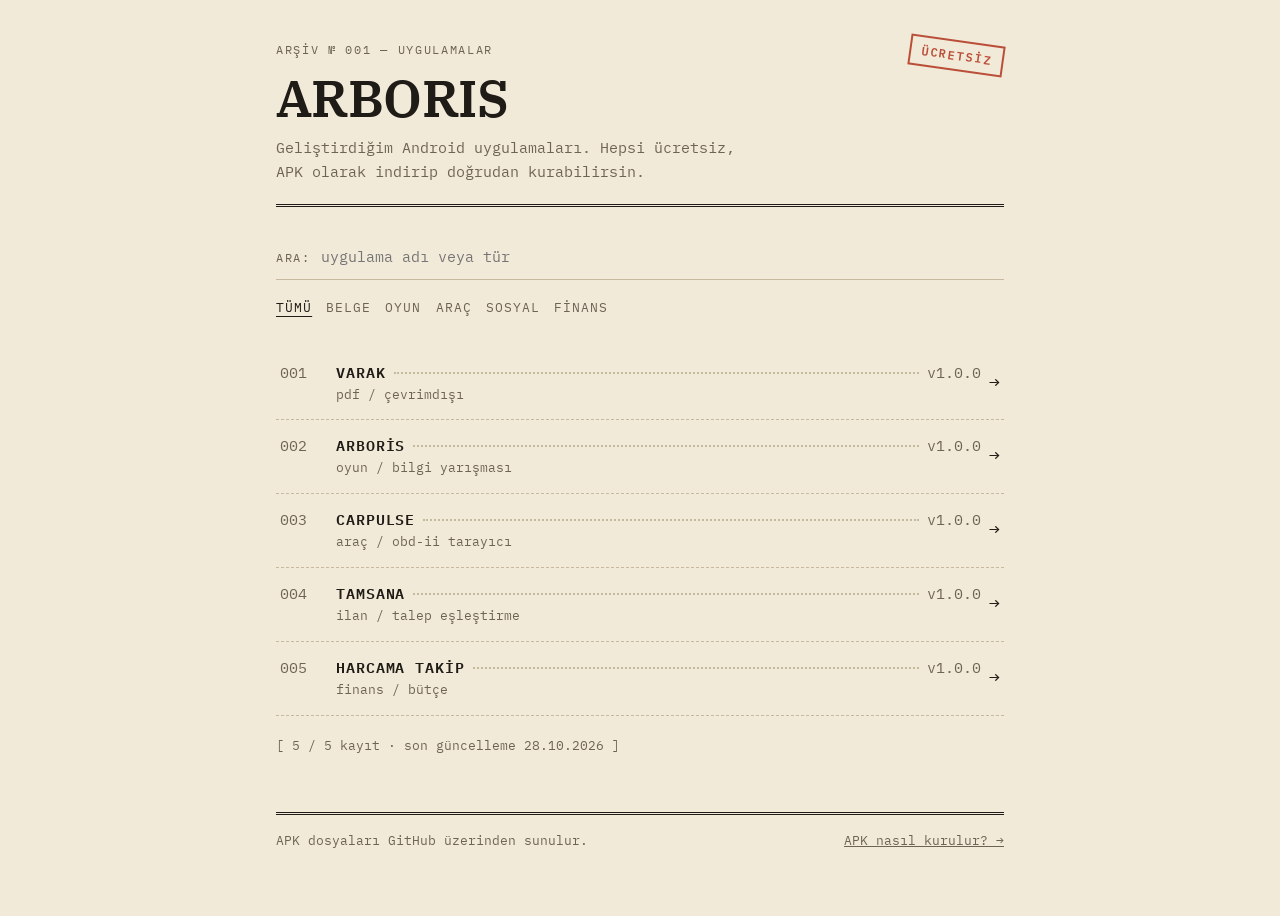
==== index.html @ 3e63bdfa "Arboris uygulama arşivi sitesi Co-Authored-By: Claude Opus 5.5 <noreply@anthropic.com>" ====
<!doctype html>
<html lang="tr">
<head>
  <meta charset="utf-8">
  <meta name="viewport" content="width=device-width, initial-scale=1">
  <title>Arboris — Uygulama Arşivi</title>
  <meta name="description" content="Ücretsiz Android uygulamalarının arşivi. APK olarak indir, kur, kullan.">
  <link rel="preconnect" href="https://fonts.googleapis.com">
  <link rel="preconnect" href="https://fonts.gstatic.com" crossorigin>
  <link href="https://fonts.googleapis.com/css2?family=IBM+Plex+Mono:wght@400;600&family=IBM+Plex+Serif:wght@600&display=swap" rel="stylesheet">
  <link rel="stylesheet" href="assets/style.css">
</head>
<body>
  <main class="sheet">
    <header class="masthead">
      <p class="kicker" id="kicker">Arşiv № 001 — Uygulamalar</p>
      <h1>ARBORIS</h1>
      <p class="lede">Geliştirdiğim Android uygulamaları. Hepsi ücretsiz, APK olarak indirip doğrudan kurabilirsin.</p>
      <span class="stamp" aria-hidden="true">ÜCRETSİZ</span>
    </header>

    <section class="controls" aria-label="Arama ve filtre">
      <div class="search">
        <label for="q">ARA:</label>
        <input id="q" type="search" placeholder="uygulama adı veya tür" autocomplete="off">
      </div>
      <ul class="filters" id="filters"></ul>
    </section>

    <ol class="catalog" id="catalog"></ol>
    <p class="count" id="count" aria-live="polite"></p>

    <footer class="footer">
      <span>APK dosyaları GitHub üzerinden sunulur.</span>
      <a href="kurulum.html">APK nasıl kurulur? →</a>
    </footer>
  </main>

  <script src="data/apps.js"></script>
  <script src="assets/main.js"></script>
  <script>renderCatalog();</script>
</body>
</html>
---- assets/style.css ----
:root {
  --paper: #f2ead8;
  --paper-2: #e9dfc8;
  --ink: #1f1b16;
  --muted: #6e6455;
  --rule: #c6b99d;
  --stamp: #b1351e;
  --focus: #1f4fb1;
  --mono: "IBM Plex Mono", ui-monospace, Consolas, monospace;
  --serif: "IBM Plex Serif", Georgia, serif;
}

@media (prefers-color-scheme: dark) {
  :root {
    --paper: #17150f;
    --paper-2: #211e17;
    --ink: #ebe3d0;
    --muted: #a59a86;
    --rule: #4a4335;
    --stamp: #e2694e;
    --focus: #8fb0ff;
  }
}

* { box-sizing: border-box; }

html { -webkit-text-size-adjust: 100%; }

body {
  margin: 0;
  background: var(--paper);
  color: var(--ink);
  font: 15px/1.6 var(--mono);
}

a { color: inherit; }

:focus-visible { outline: 2px solid var(--focus); outline-offset: 2px; }

.sheet {
  max-width: 760px;
  margin: 0 auto;
  padding: 40px 16px 64px;
}

/* Üst bilgi */
.masthead {
  position: relative;
  border-bottom: 3px double var(--ink);
  padding-bottom: 20px;
  margin-bottom: 28px;
}
.kicker {
  font-size: 12px;
  letter-spacing: .14em;
  text-transform: uppercase;
  color: var(--muted);
  margin: 0 0 12px;
}
.kicker a { text-decoration: none; }
.kicker a:hover { text-decoration: underline; }
h1 {
  font: 600 clamp(32px, 7vw, 52px)/1.05 var(--serif);
  margin: 0 0 10px;
  letter-spacing: -.01em;
}
.lede { margin: 0; color: var(--muted); max-width: 52ch; }

.stamp {
  position: absolute;
  top: 0;
  right: 0;
  transform: rotate(8deg);
  border: 2px solid var(--stamp);
  color: var(--stamp);
  padding: 4px 10px;
  font-size: 12px;
  font-weight: 600;
  letter-spacing: .16em;
  opacity: .85;
}

/* Arama ve filtre */
.controls { margin-bottom: 8px; }
.search {
  display: flex;
  align-items: baseline;
  gap: 10px;
  border-bottom: 1px solid var(--rule);
  padding: 6px 0;
}
.search label { font-size: 12px; letter-spacing: .14em; color: var(--muted); }
.search input {
  flex: 1;
  min-width: 0;
  border: 0;
  background: transparent;
  color: var(--ink);
  font: inherit;
  padding: 4px 0;
}
.search input:focus { outline: none; }
.search:focus-within { border-bottom-color: var(--ink); }

.filters {
  display: flex;
  flex-wrap: wrap;
  gap: 4px 14px;
  margin: 14px 0 0;
  padding: 0;
  list-style: none;
}
.filters button {
  border: 0;
  background: none;
  color: var(--muted);
  font: inherit;
  font-size: 13px;
  text-transform: uppercase;
  letter-spacing: .08em;
  padding: 4px 0;
  cursor: pointer;
}
.filters button:hover { color: var(--ink); }
.filters button[aria-pressed="true"] { color: var(--ink); text-decoration: underline; text-underline-offset: 4px; }

/* Katalog */
.catalog { list-style: none; margin: 24px 0 0; padding: 0; }
.entry { border-bottom: 1px dashed var(--rule); }
.entry a {
  display: grid;
  grid-template-columns: 3.2em 1fr auto;
  column-gap: 8px;
  padding: 14px 4px;
  text-decoration: none;
}
.entry a:hover { background: var(--paper-2); }
.entry .no { grid-column: 1; grid-row: 1; color: var(--muted); }
.entry .line { grid-column: 2; grid-row: 1; display: flex; align-items: baseline; gap: 8px; min-width: 0; }
.entry .name { font-weight: 600; letter-spacing: .06em; text-transform: uppercase; white-space: nowrap; }
.entry .dots { flex: 1; border-bottom: 2px dotted var(--rule); transform: translateY(-4px); min-width: 16px; }
.entry .ver { color: var(--muted); }
.entry .meta { grid-column: 2; grid-row: 2; color: var(--muted); font-size: 13px; }
.entry .arrow { grid-column: 3; grid-row: 1 / span 2; align-self: center; font-size: 18px; }

.count { margin-top: 20px; color: var(--muted); font-size: 13px; }
.empty { color: var(--muted); padding: 24px 4px; }

/* Detay */
.record {
  display: grid;
  grid-template-columns: max-content 1fr;
  gap: 4px 20px;
  margin: 0 0 28px;
  font-size: 14px;
}
.record dt { color: var(--muted); text-transform: uppercase; letter-spacing: .1em; font-size: 12px; padding-top: 2px; }
.record dd { margin: 0; }

h2 {
  font: 600 13px/1 var(--mono);
  letter-spacing: .14em;
  text-transform: uppercase;
  color: var(--muted);
  border-bottom: 1px solid var(--rule);
  padding-bottom: 8px;
  margin: 36px 0 14px;
}

.prose { max-width: 60ch; }
.prose p { margin: 0 0 12px; }
.ticks { margin: 0; padding: 0; list-style: none; }
.ticks li::before { content: "— "; color: var(--muted); }

.download {
  display: inline-flex;
  align-items: center;
  gap: 10px;
  margin: 8px 0 6px;
  padding: 12px 22px;
  border: 2px solid var(--ink);
  background: var(--ink);
  color: var(--paper);
  font: 600 15px var(--mono);
  letter-spacing: .08em;
  text-transform: uppercase;
  text-decoration: none;
}
.download:hover { background: transparent; color: var(--ink); }
.download[aria-disabled="true"] {
  background: transparent;
  color: var(--muted);
  border-style: dashed;
  border-color: var(--rule);
  cursor: not-allowed;
}
.hint { font-size: 13px; color: var(--muted); margin: 6px 0 0; }

.log { margin: 0; padding: 0; list-style: none; }
.log li { display: grid; grid-template-columns: 5em 1fr; gap: 12px; padding: 6px 0; border-bottom: 1px dashed var(--rule); }
.log b { font-weight: 600; }

.steps { padding-left: 1.6em; margin: 0; }
.steps li { margin-bottom: 14px; padding-left: 4px; }
.steps li::marker { color: var(--muted); }
.note {
  border-left: 3px solid var(--stamp);
  padding: 8px 14px;
  background: var(--paper-2);
  margin: 20px 0;
}

.footer {
  margin-top: 56px;
  padding-top: 16px;
  border-top: 3px double var(--ink);
  font-size: 13px;
  color: var(--muted);
  display: flex;
  flex-wrap: wrap;
  justify-content: space-between;
  gap: 8px 20px;
}

@media (max-width: 520px) {
  .stamp { position: static; display: inline-block; margin-bottom: 14px; transform: rotate(-3deg); }
  .entry .ver { display: none; }
  .record { grid-template-columns: 1fr; }
  .record dd { margin-bottom: 8px; }
}
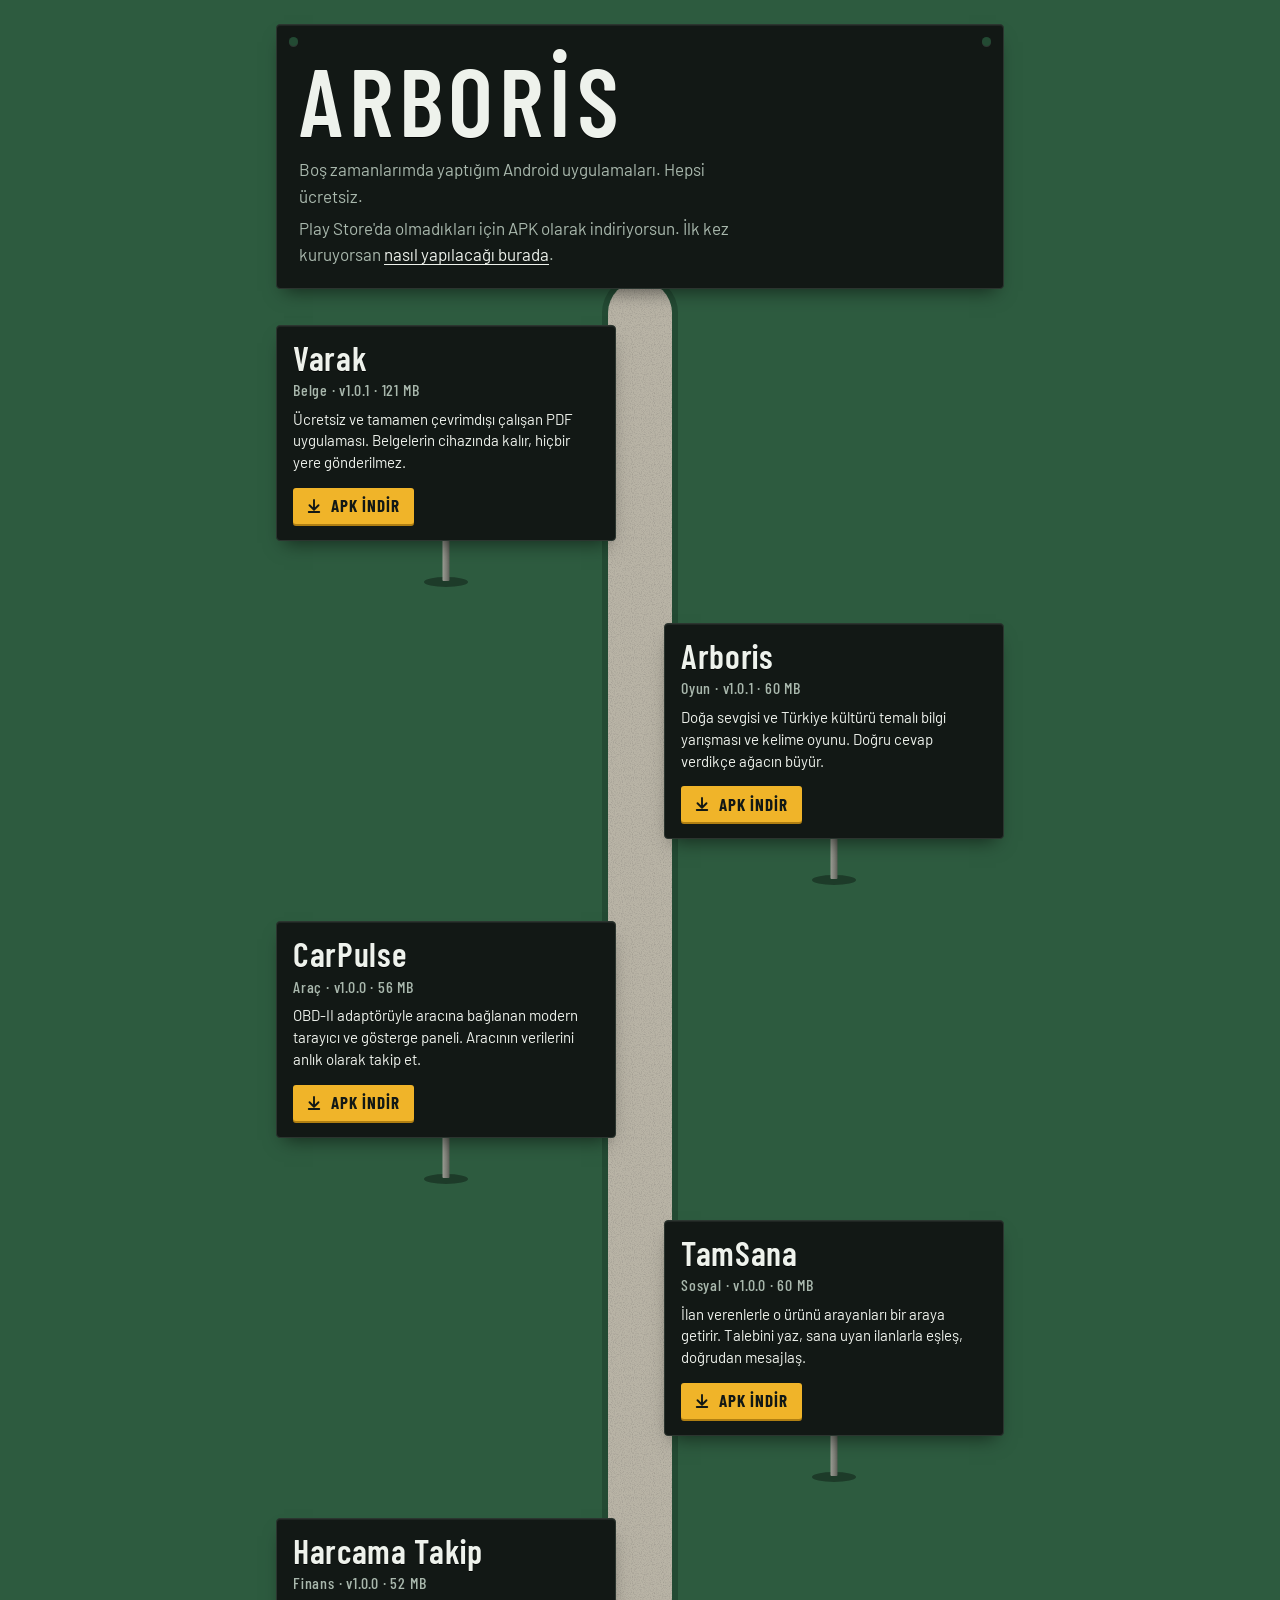
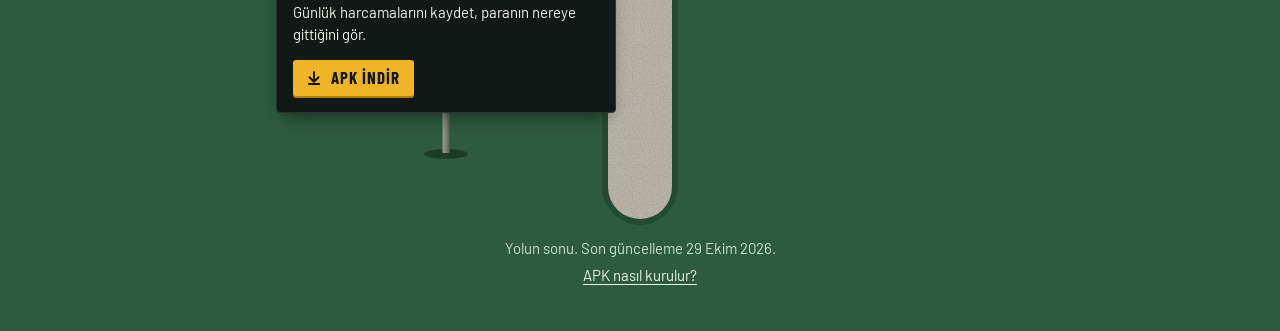
==== commit 15746179: "Siteyi arboretum etiketleri tasarımıyla yeniden yap Uygulamalar çakıl yol boyunca dikilmiş oyma bitk" ====
--- a/index.html
+++ b/index.html
@@ -3,41 +3,29 @@
 <head>
   <meta charset="utf-8">
   <meta name="viewport" content="width=device-width, initial-scale=1">
-  <title>Arboris — Uygulama Arşivi</title>
-  <meta name="description" content="Ücretsiz Android uygulamalarının arşivi. APK olarak indir, kur, kullan.">
+  <meta name="theme-color" content="#2d5b3f">
+  <title>Arboris</title>
+  <meta name="description" content="Yaptığım ücretsiz Android uygulamaları. APK olarak indirilebilir.">
   <link rel="preconnect" href="https://fonts.googleapis.com">
   <link rel="preconnect" href="https://fonts.gstatic.com" crossorigin>
-  <link href="https://fonts.googleapis.com/css2?family=IBM+Plex+Mono:wght@400;600&family=IBM+Plex+Serif:wght@600&display=swap" rel="stylesheet">
+  <link href="https://fonts.googleapis.com/css2?family=Barlow:wght@400;500;700&family=Barlow+Condensed:wght@500;600;700&display=swap" rel="stylesheet">
   <link rel="stylesheet" href="assets/style.css">
 </head>
 <body>
-  <main class="sheet">
-    <header class="masthead">
-      <p class="kicker" id="kicker">Arşiv № 001 — Uygulamalar</p>
-      <h1>ARBORIS</h1>
-      <p class="lede">Geliştirdiğim Android uygulamaları. Hepsi ücretsiz, APK olarak indirip doğrudan kurabilirsin.</p>
-      <span class="stamp" aria-hidden="true">ÜCRETSİZ</span>
+  <main class="walk">
+    <header class="plate sign">
+      <h1>Arboris</h1>
+      <p>Boş zamanlarımda yaptığım Android uygulamaları. Hepsi ücretsiz.</p>
+      <p>Play Store'da olmadıkları için APK olarak indiriyorsun. İlk kez kuruyorsan <a href="kurulum.html">nasıl yapılacağı burada</a>.</p>
     </header>
 
-    <section class="controls" aria-label="Arama ve filtre">
-      <div class="search">
-        <label for="q">ARA:</label>
-        <input id="q" type="search" placeholder="uygulama adı veya tür" autocomplete="off">
-      </div>
-      <ul class="filters" id="filters"></ul>
-    </section>
+    <ul class="path" id="apps"></ul>
 
-    <ol class="catalog" id="catalog"></ol>
-    <p class="count" id="count" aria-live="polite"></p>
-
-    <footer class="footer">
-      <span>APK dosyaları GitHub üzerinden sunulur.</span>
-      <a href="kurulum.html">APK nasıl kurulur? →</a>
-    </footer>
+    <footer class="end" id="end"></footer>
   </main>
 
   <script src="data/apps.js"></script>
   <script src="assets/main.js"></script>
-  <script>renderCatalog();</script>
+  <script>renderList();</script>
 </body>
 </html>
--- a/assets/style.css
+++ b/assets/style.css
@@ -1,230 +1,276 @@
 :root {
-  --paper: #f2ead8;
-  --paper-2: #e9dfc8;
-  --ink: #1f1b16;
-  --muted: #6e6455;
-  --rule: #c6b99d;
-  --stamp: #b1351e;
-  --focus: #1f4fb1;
-  --mono: "IBM Plex Mono", ui-monospace, Consolas, monospace;
-  --serif: "IBM Plex Serif", Georgia, serif;
-}
-
-@media (prefers-color-scheme: dark) {
-  :root {
-    --paper: #17150f;
-    --paper-2: #211e17;
-    --ink: #ebe3d0;
-    --muted: #a59a86;
-    --rule: #4a4335;
-    --stamp: #e2694e;
-    --focus: #8fb0ff;
-  }
+  --ground: #2d5b3f;
+  --ground-deep: #234a33;
+  --tag: #121815;
+  --tag-edge: #2b352f;
+  --engrave: #eef2ec;
+  --engrave-soft: #a9b8ad;
+  --leaf: #c9e0cf;
+  --blossom: #f0b429;
+  --gravel: #b9b4a6;
+  --stake: #7a7c74;
+  --name: "Barlow Condensed", "Arial Narrow", sans-serif;
+  --body: "Barlow", system-ui, sans-serif;
+  --gravel-texture: url("data:image/svg+xml,%3Csvg xmlns='http://www.w3.org/2000/svg' width='120' height='120'%3E%3Cfilter id='n'%3E%3CfeTurbulence type='fractalNoise' baseFrequency='.9' numOctaves='2' seed='4'/%3E%3CfeColorMatrix values='0 0 0 0 .32 0 0 0 0 .3 0 0 0 0 .26 0 0 0 1.6 -.7'/%3E%3C/filter%3E%3Crect width='120' height='120' filter='url(%23n)'/%3E%3C/svg%3E");
+  color-scheme: dark;
 }
 
 * { box-sizing: border-box; }
 
-html { -webkit-text-size-adjust: 100%; }
+html { -webkit-text-size-adjust: 100%; scrollbar-color: var(--stake) var(--ground-deep); }
 
 body {
   margin: 0;
-  background: var(--paper);
-  color: var(--ink);
-  font: 15px/1.6 var(--mono);
-}
-
-a { color: inherit; }
-
-:focus-visible { outline: 2px solid var(--focus); outline-offset: 2px; }
-
-.sheet {
+  background: var(--ground);
+  color: var(--engrave);
+  font: 400 17px/1.55 var(--body);
+}
+
+::selection { background: var(--blossom); color: var(--tag); }
+
+a { color: inherit; text-underline-offset: 3px; text-decoration-thickness: 1px; }
+
+:focus-visible { outline: 3px solid var(--blossom); outline-offset: 3px; border-radius: 2px; }
+
+.walk {
+  position: relative;
   max-width: 760px;
   margin: 0 auto;
-  padding: 40px 16px 64px;
-}
-
-/* Üst bilgi */
-.masthead {
-  position: relative;
-  border-bottom: 3px double var(--ink);
-  padding-bottom: 20px;
-  margin-bottom: 28px;
-}
-.kicker {
-  font-size: 12px;
-  letter-spacing: .14em;
+  padding: 24px 16px 0;
+}
+
+/* Engraved laminate plate: the one material every tag is cut from. */
+.plate {
+  position: relative;
+  background: var(--tag);
+  border: 1px solid var(--tag-edge);
+  border-radius: 4px;
+  box-shadow: 0 1px 0 rgb(255 255 255 / .06) inset, 0 10px 18px -8px rgb(0 0 0 / .55);
+}
+.plate h1, .plate h2, .plate h3 {
+  font-family: var(--name);
+  font-weight: 600;
+  letter-spacing: .02em;
+  line-height: .95;
+  text-shadow: 0 1px 0 rgb(0 0 0 / .8);
+}
+
+/* Header sign */
+.sign { padding: 22px 22px 20px; z-index: 1; }
+.sign::before, .sign::after {
+  content: "";
+  position: absolute;
+  top: 12px;
+  width: 9px;
+  height: 9px;
+  border-radius: 50%;
+  background: var(--ground-deep);
+  box-shadow: 0 1px 0 rgb(255 255 255 / .12);
+}
+.sign::before { left: 12px; }
+.sign::after { right: 12px; }
+.sign h1 { margin: 6px 0 12px; font-size: clamp(54px, 15vw, 96px); letter-spacing: .06em; text-transform: uppercase; }
+.sign h1.title { font-size: clamp(44px, 11vw, 72px); letter-spacing: .02em; text-transform: none; }
+.sign p { margin: 0; max-width: 46ch; color: var(--engrave-soft); }
+.sign p + p { margin-top: 6px; }
+.sign a { color: var(--engrave); }
+
+.back {
+  display: inline-block;
+  margin: 0 0 14px;
+  padding: 4px 0;
+  color: var(--leaf);
+  font: 600 16px var(--name);
+  letter-spacing: .06em;
   text-transform: uppercase;
-  color: var(--muted);
-  margin: 0 0 12px;
-}
-.kicker a { text-decoration: none; }
-.kicker a:hover { text-decoration: underline; }
-h1 {
-  font: 600 clamp(32px, 7vw, 52px)/1.05 var(--serif);
-  margin: 0 0 10px;
-  letter-spacing: -.01em;
-}
-.lede { margin: 0; color: var(--muted); max-width: 52ch; }
-
-.stamp {
-  position: absolute;
-  top: 0;
-  right: 0;
-  transform: rotate(8deg);
-  border: 2px solid var(--stamp);
-  color: var(--stamp);
-  padding: 4px 10px;
-  font-size: 12px;
-  font-weight: 600;
-  letter-spacing: .16em;
-  opacity: .85;
-}
-
-/* Arama ve filtre */
-.controls { margin-bottom: 8px; }
-.search {
-  display: flex;
-  align-items: baseline;
-  gap: 10px;
-  border-bottom: 1px solid var(--rule);
-  padding: 6px 0;
-}
-.search label { font-size: 12px; letter-spacing: .14em; color: var(--muted); }
-.search input {
-  flex: 1;
-  min-width: 0;
-  border: 0;
-  background: transparent;
-  color: var(--ink);
-  font: inherit;
-  padding: 4px 0;
-}
-.search input:focus { outline: none; }
-.search:focus-within { border-bottom-color: var(--ink); }
-
-.filters {
-  display: flex;
-  flex-wrap: wrap;
-  gap: 4px 14px;
-  margin: 14px 0 0;
-  padding: 0;
+  text-decoration: none;
+}
+.back:hover { color: var(--engrave); }
+
+/* The gravel path runs behind the tags from the sign to the end plate. */
+.path {
+  position: relative;
   list-style: none;
-}
-.filters button {
-  border: 0;
-  background: none;
-  color: var(--muted);
-  font: inherit;
-  font-size: 13px;
-  text-transform: uppercase;
-  letter-spacing: .08em;
-  padding: 4px 0;
-  cursor: pointer;
-}
-.filters button:hover { color: var(--ink); }
-.filters button[aria-pressed="true"] { color: var(--ink); text-decoration: underline; text-underline-offset: 4px; }
-
-/* Katalog */
-.catalog { list-style: none; margin: 24px 0 0; padding: 0; }
-.entry { border-bottom: 1px dashed var(--rule); }
-.entry a {
-  display: grid;
-  grid-template-columns: 3.2em 1fr auto;
-  column-gap: 8px;
-  padding: 14px 4px;
-  text-decoration: none;
-}
-.entry a:hover { background: var(--paper-2); }
-.entry .no { grid-column: 1; grid-row: 1; color: var(--muted); }
-.entry .line { grid-column: 2; grid-row: 1; display: flex; align-items: baseline; gap: 8px; min-width: 0; }
-.entry .name { font-weight: 600; letter-spacing: .06em; text-transform: uppercase; white-space: nowrap; }
-.entry .dots { flex: 1; border-bottom: 2px dotted var(--rule); transform: translateY(-4px); min-width: 16px; }
-.entry .ver { color: var(--muted); }
-.entry .meta { grid-column: 2; grid-row: 2; color: var(--muted); font-size: 13px; }
-.entry .arrow { grid-column: 3; grid-row: 1 / span 2; align-self: center; font-size: 18px; }
-
-.count { margin-top: 20px; color: var(--muted); font-size: 13px; }
-.empty { color: var(--muted); padding: 24px 4px; }
-
-/* Detay */
-.record {
-  display: grid;
-  grid-template-columns: max-content 1fr;
-  gap: 4px 20px;
-  margin: 0 0 28px;
-  font-size: 14px;
-}
-.record dt { color: var(--muted); text-transform: uppercase; letter-spacing: .1em; font-size: 12px; padding-top: 2px; }
-.record dd { margin: 0; }
-
-h2 {
-  font: 600 13px/1 var(--mono);
-  letter-spacing: .14em;
-  text-transform: uppercase;
-  color: var(--muted);
-  border-bottom: 1px solid var(--rule);
-  padding-bottom: 8px;
-  margin: 36px 0 14px;
-}
-
-.prose { max-width: 60ch; }
-.prose p { margin: 0 0 12px; }
-.ticks { margin: 0; padding: 0; list-style: none; }
-.ticks li::before { content: "— "; color: var(--muted); }
-
-.download {
+  margin: 0;
+  padding: 36px 0 24px;
+}
+.path::before {
+  content: "";
+  position: absolute;
+  top: -8px;
+  bottom: 0;
+  left: 50%;
+  width: 64px;
+  transform: translateX(-50%);
+  background: var(--gravel-texture), var(--gravel);
+  border-radius: 32px;
+  box-shadow: 0 0 0 6px var(--ground-deep);
+}
+
+/* A specimen tag on its stake */
+.specimen {
+  position: relative;
+  width: min(62%, 340px);
+  margin: 0 0 38px;
+  padding-bottom: 44px;
+}
+.specimen:nth-child(even) { margin-left: auto; }
+.specimen::after {
+  content: "";
+  position: absolute;
+  left: 50%;
+  bottom: 4px;
+  width: 7px;
+  height: 46px;
+  transform: translateX(-50%);
+  background: linear-gradient(90deg, #9a9c93, var(--stake) 60%, #5d5f58);
+  border-radius: 1px;
+}
+.specimen::before {
+  content: "";
+  position: absolute;
+  left: 50%;
+  bottom: -2px;
+  width: 44px;
+  height: 10px;
+  transform: translateX(-50%);
+  background: rgb(10 20 14 / .45);
+  border-radius: 50%;
+}
+.specimen .plate { padding: 16px 16px 16px; z-index: 1; }
+.specimen h2 { margin: 0 0 6px; font-size: 34px; }
+.specimen h2 a { text-decoration: none; }
+.specimen h2 a:hover { text-decoration: underline; text-decoration-thickness: 2px; }
+.specimen .meta { margin: 0 0 8px; color: var(--engrave-soft); font: 500 16px/1.3 var(--name); letter-spacing: .05em; }
+.specimen .desc { margin: 0 0 14px; font-size: 15px; line-height: 1.45; }
+
+/* Download plate: the only yellow on the page. */
+.get {
   display: inline-flex;
   align-items: center;
-  gap: 10px;
-  margin: 8px 0 6px;
-  padding: 12px 22px;
-  border: 2px solid var(--ink);
-  background: var(--ink);
-  color: var(--paper);
-  font: 600 15px var(--mono);
-  letter-spacing: .08em;
+  gap: 8px;
+  padding: 9px 14px 9px 12px;
+  background: var(--blossom);
+  color: var(--tag);
+  border-radius: 3px;
+  font: 700 17px/1 var(--name);
+  letter-spacing: .06em;
   text-transform: uppercase;
   text-decoration: none;
-}
-.download:hover { background: transparent; color: var(--ink); }
-.download[aria-disabled="true"] {
+  box-shadow: 0 2px 0 #b07f12;
+  transition: transform .15s cubic-bezier(.16, 1, .3, 1), box-shadow .15s;
+}
+.get svg { width: 18px; height: 18px; flex: none; }
+.get:hover { transform: translateY(-1px); box-shadow: 0 3px 0 #b07f12; }
+.get:active { transform: translateY(1px); box-shadow: 0 1px 0 #b07f12; }
+.get[aria-disabled="true"] {
   background: transparent;
-  color: var(--muted);
-  border-style: dashed;
-  border-color: var(--rule);
+  color: var(--engrave-soft);
+  box-shadow: none;
+  outline: 1px dashed var(--engrave-soft);
+  outline-offset: -1px;
   cursor: not-allowed;
-}
-.hint { font-size: 13px; color: var(--muted); margin: 6px 0 0; }
-
-.log { margin: 0; padding: 0; list-style: none; }
-.log li { display: grid; grid-template-columns: 5em 1fr; gap: 12px; padding: 6px 0; border-bottom: 1px dashed var(--rule); }
-.log b { font-weight: 600; }
-
-.steps { padding-left: 1.6em; margin: 0; }
-.steps li { margin-bottom: 14px; padding-left: 4px; }
-.steps li::marker { color: var(--muted); }
-.note {
-  border-left: 3px solid var(--stamp);
-  padding: 8px 14px;
-  background: var(--paper-2);
-  margin: 20px 0;
-}
-
-.footer {
-  margin-top: 56px;
-  padding-top: 16px;
-  border-top: 3px double var(--ink);
-  font-size: 13px;
-  color: var(--muted);
-  display: flex;
-  flex-wrap: wrap;
-  justify-content: space-between;
-  gap: 8px 20px;
-}
+  transform: none;
+}
+.get.big { font-size: 21px; padding: 13px 20px 13px 16px; }
+.get.big svg { width: 22px; height: 22px; }
+
+/* Tags settle into the ground once as they come into view. */
+.settle .specimen { transition: transform .9s cubic-bezier(.16, 1, .3, 1); }
+.settle .specimen.up { transform: translateY(-22px); }
+@media (prefers-reduced-motion: reduce) {
+  .settle .specimen, .settle .specimen.up { transition: none; transform: none; }
+}
+
+/* Path end */
+.end {
+  position: relative;
+  margin: 0 auto;
+  padding: 18px 0 40px;
+  text-align: center;
+  color: var(--leaf);
+  font-size: 15px;
+}
+.end p { margin: 0 0 4px; }
+.end a { color: var(--engrave); }
+
+/* Detail page */
+.specimen.solo { width: 100%; max-width: 560px; margin: 0 auto 8px; padding-bottom: 54px; }
+.specimen.solo::after { height: 56px; }
+.specimen.solo .plate { padding: 24px 22px 22px; }
+.specimen.solo h1 { margin: 0 0 10px; font-size: clamp(48px, 13vw, 72px); }
+.specimen.solo .desc { font-size: 17px; margin-bottom: 18px; }
+.facts {
+  display: grid;
+  grid-template-columns: repeat(auto-fit, minmax(110px, 1fr));
+  gap: 0;
+  margin: 0 0 20px;
+  border-top: 1px solid var(--tag-edge);
+}
+.facts div { padding: 10px 0 8px; border-bottom: 1px solid var(--tag-edge); }
+.facts dt { color: var(--engrave-soft); font: 500 13px var(--name); letter-spacing: .1em; text-transform: uppercase; }
+.facts dd { margin: 0; font: 600 21px/1.2 var(--name); letter-spacing: .03em; }
+.hint { margin: 12px 0 0; font-size: 15px; color: var(--engrave-soft); }
+.hint a { color: var(--engrave); }
+
+.notes { max-width: 560px; margin: 0 auto; padding: 8px 0 0; }
+.notes h2 {
+  margin: 28px 0 8px;
+  font: 600 26px/1 var(--name);
+  letter-spacing: .03em;
+}
+.notes ul { margin: 0; padding-left: 1.2em; }
+.notes li { margin-bottom: 6px; }
+.notes li::marker { color: var(--blossom); }
+
+/* Install guide: each step is its own small tag along the path. */
+.path.steps { counter-reset: step; }
+.path.steps .specimen { counter-increment: step; }
+.path.steps h2::before {
+  content: counter(step);
+  display: inline-grid;
+  place-items: center;
+  width: 30px;
+  height: 30px;
+  margin-right: 10px;
+  border-radius: 50%;
+  background: var(--engrave);
+  color: var(--tag);
+  font-size: 20px;
+  vertical-align: 3px;
+  text-shadow: none;
+}
+.path.steps h2 { font-size: 28px; }
+
+/* Aluminium tag: for the one warning worth reading twice. */
+.alu {
+  position: relative;
+  max-width: 560px;
+  margin: 0 auto 30px;
+  padding: 16px 18px 16px 44px;
+  background: linear-gradient(160deg, #d9ddda, #b3b9b5);
+  color: #1d2420;
+  border-radius: 4px;
+  box-shadow: 0 10px 18px -8px rgb(0 0 0 / .55);
+  z-index: 1;
+}
+.alu::before {
+  content: "";
+  position: absolute;
+  left: 16px;
+  top: 20px;
+  width: 12px;
+  height: 12px;
+  border-radius: 50%;
+  background: var(--ground);
+  box-shadow: 0 0 0 2px #8f9692 inset;
+}
+.alu p { margin: 0; }
+.alu b { font-weight: 700; }
 
 @media (max-width: 520px) {
-  .stamp { position: static; display: inline-block; margin-bottom: 14px; transform: rotate(-3deg); }
-  .entry .ver { display: none; }
-  .record { grid-template-columns: 1fr; }
-  .record dd { margin-bottom: 8px; }
-}
+  .path::before { width: 44px; }
+  .specimen { width: 76%; margin-bottom: 30px; }
+  .specimen h2 { font-size: 30px; }
+  .path.steps h2 { font-size: 25px; }
+}
